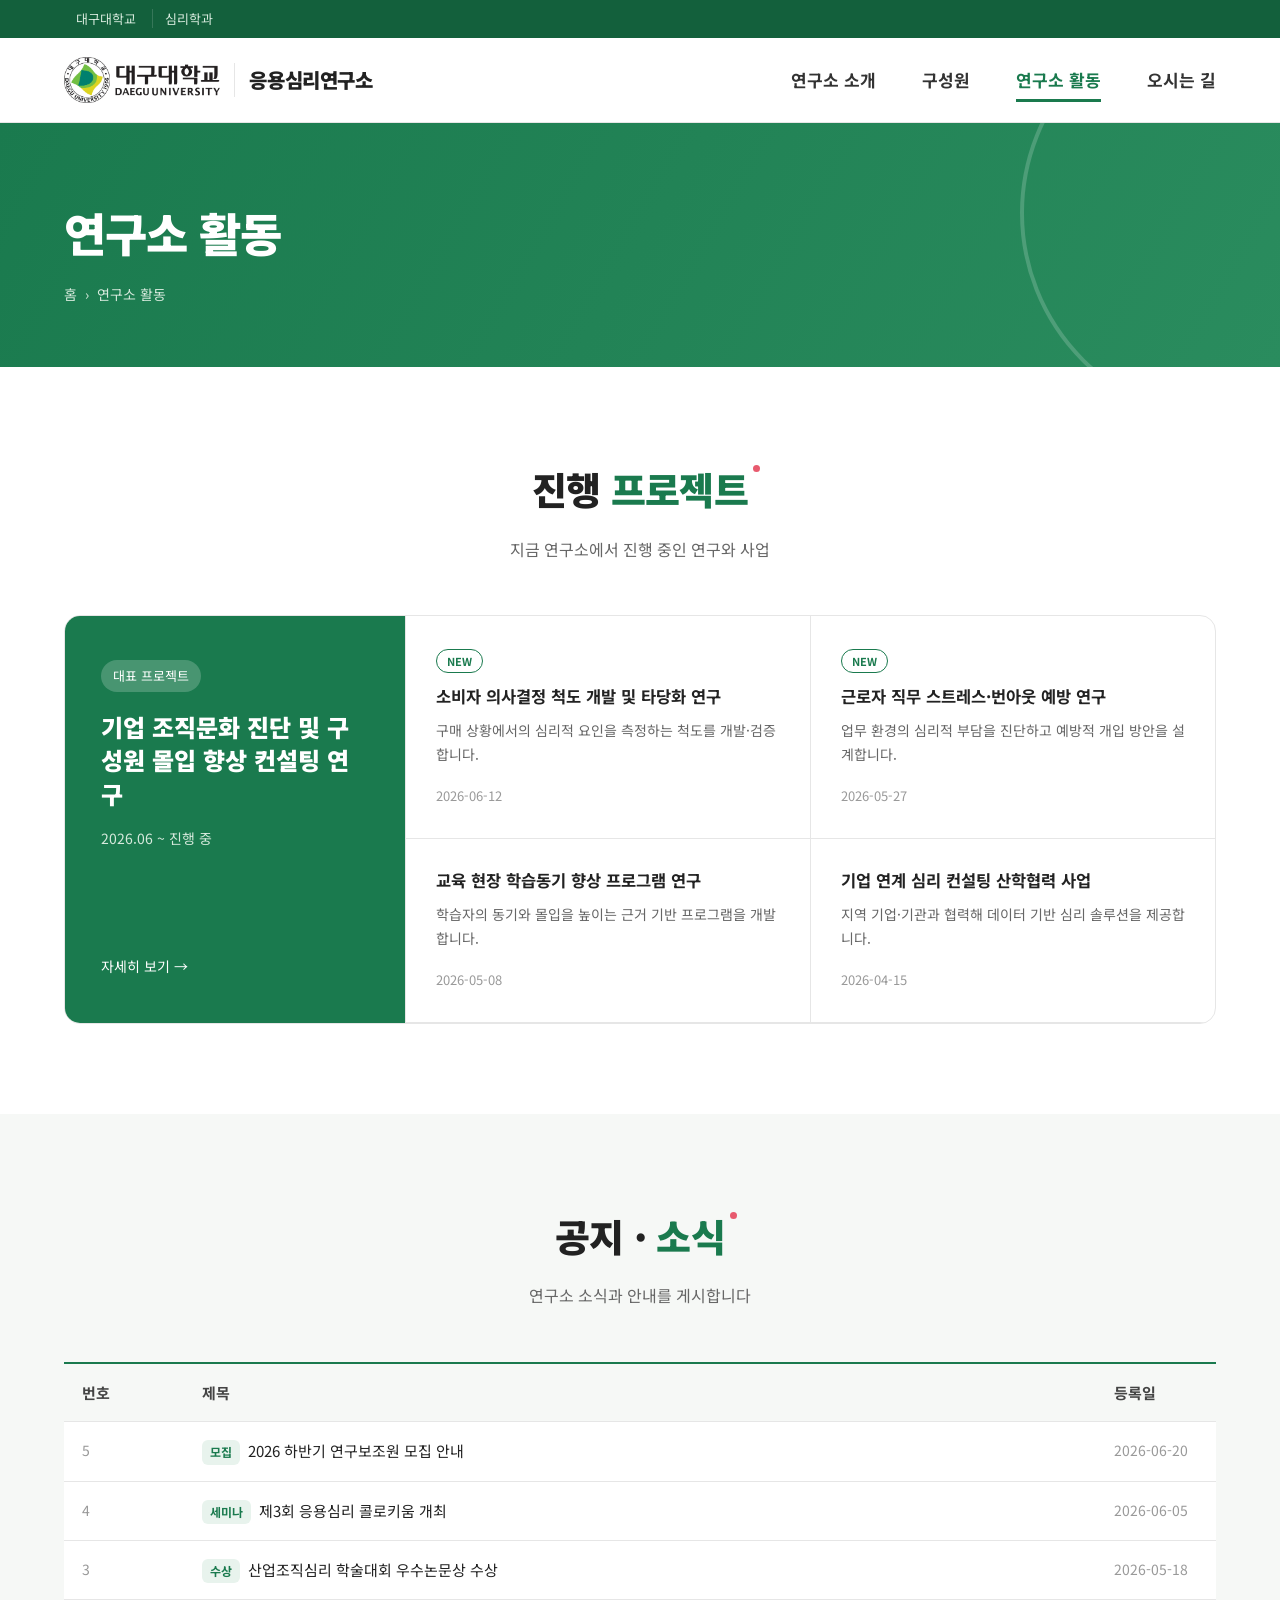
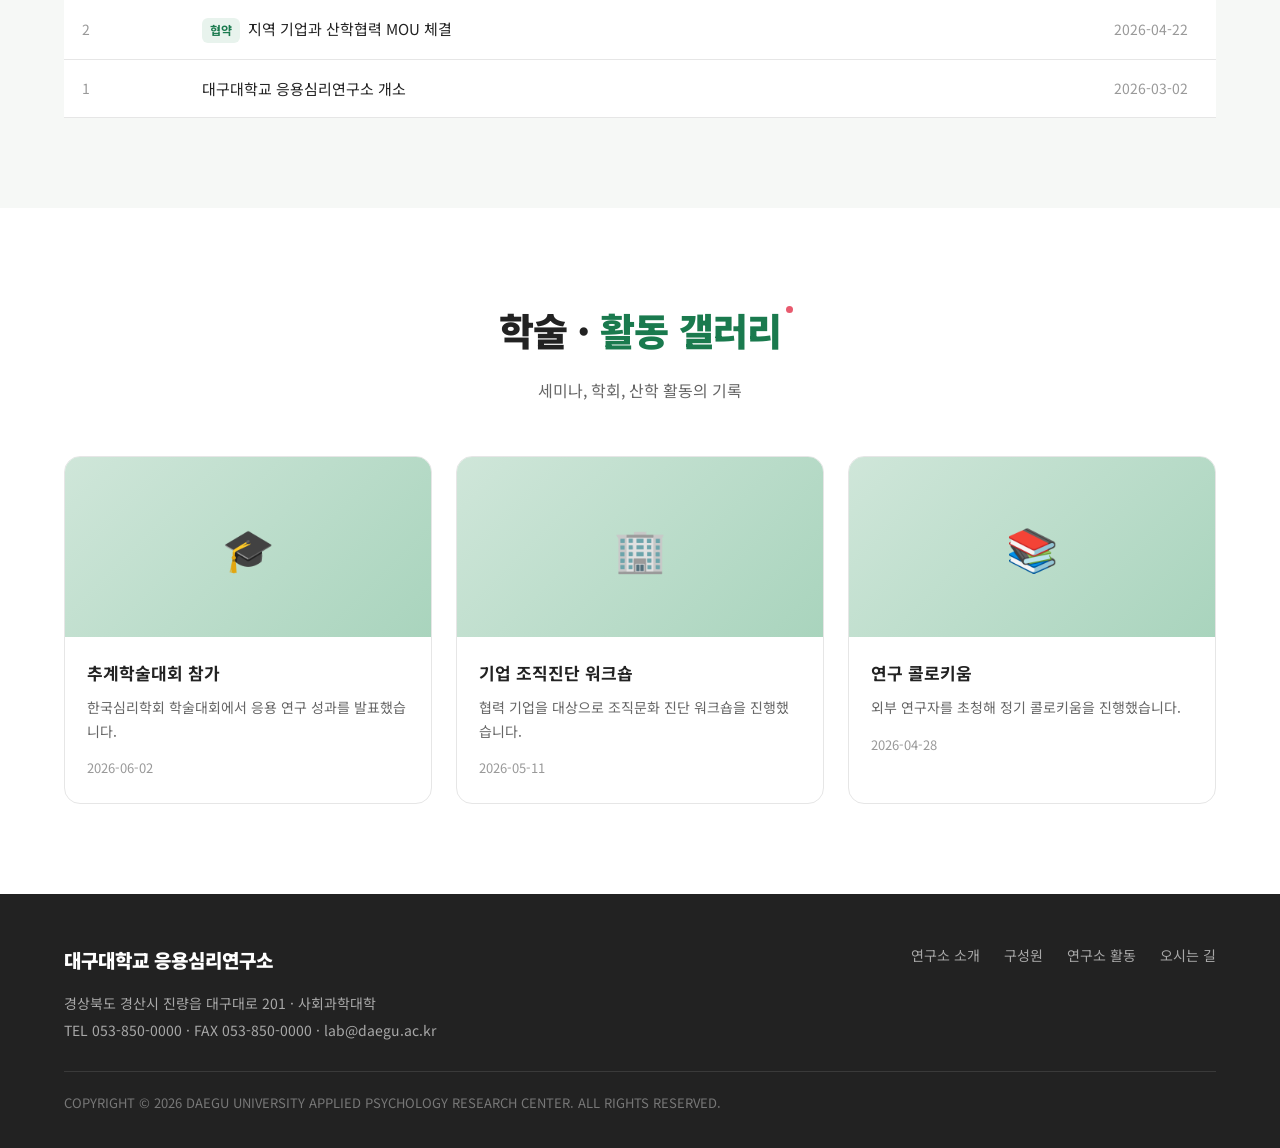
==== activities.html @ 26050677 "Add files via upload" ====
<!DOCTYPE html>
<html lang="ko">
<head>
<meta charset="UTF-8">
<meta name="viewport" content="width=device-width, initial-scale=1.0">
<title>대구대학교 응용심리연구소 | 연구소 활동</title>
<meta name="description" content="대구대학교 응용심리연구소의 연구 프로젝트, 산학협력, 학술활동, 소식.">
<link rel="preconnect" href="https://fonts.googleapis.com">
<link rel="preconnect" href="https://fonts.gstatic.com" crossorigin>
<link href="https://fonts.googleapis.com/css2?family=Black+Han+Sans&family=Noto+Sans+KR:wght@300;400;500;700;900&display=swap" rel="stylesheet">
<link rel="stylesheet" href="style.css">
</head>
<body>

<div class="utility">
  <div class="wrap">
    <div class="u-left">
      <a href="https://www.daegu.ac.kr" target="_blank">대구대학교</a>
      <a href="https://psychology.daegu.ac.kr" target="_blank">심리학과</a>
    </div>
    <div class="u-right"></div>
  </div>
</div>

<header>
  <div class="wrap header-inner">
    <a href="index.html" class="brand">
      <img class="emblem-img" src="symbol_6.jpg" alt="대구대학교 응용심리연구소 로고"
           onerror="this.style.display='none';this.nextElementSibling.style.display='flex'">
      <span class="emblem" style="display:none">DU</span>
      <span class="b-text"><strong>응용심리연구소</strong></span>
    </a>
    <nav class="gnb">
      <a href="index.html">연구소 소개</a>
      <a href="members.html">구성원</a>
      <a href="activities.html" class="active">연구소 활동</a>
      <a href="location.html">오시는 길</a>
    </nav>
    <button class="burger" onclick="document.querySelector('.gnb').style.display='flex';this.style.display='none'">☰</button>
  </div>
</header>

<section class="subhero">
  <div class="arc"></div>
  <div class="wrap">
    <h1>연구소 활동</h1>
    <p class="crumb"><a href="index.html">홈</a> &nbsp;›&nbsp; 연구소 활동</p>
  </div>
</section>

<!-- 대표 프로젝트 -->
<section class="block">
  <div class="wrap">
    <div class="sec-head"><h2>진행 <span class="g">프로젝트</span></h2><p>지금 연구소에서 진행 중인 연구와 사업</p></div>
    <div class="board">
      <div class="board-feat">
        <span class="tag">대표 프로젝트</span>
        <h3>기업 조직문화 진단 및 구성원 몰입 향상 컨설팅 연구</h3>
        <span class="date">2026.06 ~ 진행 중</span>
        <span class="more">자세히 보기 →</span>
      </div>
      <div class="board-list">
        <div class="board-item"><span class="new">NEW</span><h4>소비자 의사결정 척도 개발 및 타당화 연구</h4><p>구매 상황에서의 심리적 요인을 측정하는 척도를 개발·검증합니다.</p><span class="date">2026-06-12</span></div>
        <div class="board-item"><span class="new">NEW</span><h4>근로자 직무 스트레스·번아웃 예방 연구</h4><p>업무 환경의 심리적 부담을 진단하고 예방적 개입 방안을 설계합니다.</p><span class="date">2026-05-27</span></div>
        <div class="board-item"><h4>교육 현장 학습동기 향상 프로그램 연구</h4><p>학습자의 동기와 몰입을 높이는 근거 기반 프로그램을 개발합니다.</p><span class="date">2026-05-08</span></div>
        <div class="board-item"><h4>기업 연계 심리 컨설팅 산학협력 사업</h4><p>지역 기업·기관과 협력해 데이터 기반 심리 솔루션을 제공합니다.</p><span class="date">2026-04-15</span></div>
      </div>
    </div>
  </div>
</section>

<!-- 공지·소식 게시판형 -->
<section class="block alt">
  <div class="wrap">
    <div class="sec-head"><h2>공지 · <span class="g">소식</span></h2><p>연구소 소식과 안내를 게시합니다</p></div>
    <table class="notice-table">
      <thead>
        <tr><th class="num">번호</th><th>제목</th><th class="date">등록일</th></tr>
      </thead>
      <tbody>
        <tr><td class="num">5</td><td><span class="t-tag">모집</span>2026 하반기 연구보조원 모집 안내</td><td class="date">2026-06-20</td></tr>
        <tr><td class="num">4</td><td><span class="t-tag">세미나</span>제3회 응용심리 콜로키움 개최</td><td class="date">2026-06-05</td></tr>
        <tr><td class="num">3</td><td><span class="t-tag">수상</span>산업조직심리 학술대회 우수논문상 수상</td><td class="date">2026-05-18</td></tr>
        <tr><td class="num">2</td><td><span class="t-tag">협약</span>지역 기업과 산학협력 MOU 체결</td><td class="date">2026-04-22</td></tr>
        <tr><td class="num">1</td><td>대구대학교 응용심리연구소 개소</td><td class="date">2026-03-02</td></tr>
      </tbody>
    </table>
  </div>
</section>

<!-- 학술·활동 갤러리 -->
<section class="block">
  <div class="wrap">
    <div class="sec-head"><h2>학술 · <span class="g">활동 갤러리</span></h2><p>세미나, 학회, 산학 활동의 기록</p></div>
    <div class="gallery">
      <div class="gcard"><div class="gimg">🎓</div><div class="g-body"><h4>추계학술대회 참가</h4><p>한국심리학회 학술대회에서 응용 연구 성과를 발표했습니다.</p><span class="date">2026-06-02</span></div></div>
      <div class="gcard"><div class="gimg">🏢</div><div class="g-body"><h4>기업 조직진단 워크숍</h4><p>협력 기업을 대상으로 조직문화 진단 워크숍을 진행했습니다.</p><span class="date">2026-05-11</span></div></div>
      <div class="gcard"><div class="gimg">📚</div><div class="g-body"><h4>연구 콜로키움</h4><p>외부 연구자를 초청해 정기 콜로키움을 진행했습니다.</p><span class="date">2026-04-28</span></div></div>
    </div>
  </div>
</section>

<footer>
  <div class="wrap">
    <div class="foot-top">
      <div class="foot-info">
        <div class="foot-logo">대구대학교 응용심리연구소</div>
        <p>경상북도 경산시 진량읍 대구대로 201 · 사회과학대학<br>
           TEL 053-850-0000 · FAX 053-850-0000 · lab@daegu.ac.kr</p>
      </div>
      <div class="foot-links">
        <a href="index.html">연구소 소개</a>
        <a href="members.html">구성원</a>
        <a href="activities.html">연구소 활동</a>
        <a href="location.html">오시는 길</a>
      </div>
    </div>
    <p class="copy">COPYRIGHT © 2026 DAEGU UNIVERSITY APPLIED PSYCHOLOGY RESEARCH CENTER. ALL RIGHTS RESERVED.</p>
  </div>
</footer>

</body>
</html>
---- style.css ----
/* =========================================================
   대구대학교 응용심리연구소 — 공통 스타일시트
   색·폰트·여백을 여기서 한 번에 관리합니다.
   ========================================================= */

:root{
  --green:#1A7A4E;        /* 대구대 브랜드 그린 */
  --green-deep:#13603C;
  --green-soft:#E8F3ED;
  --coral:#E85A6E;        /* 포인트 코랄 */
  --ink:#222;
  --gray:#666;
  --gray-light:#999;
  --line:#E6E6E6;
  --bg:#FFFFFF;
  --soft:#F6F8F6;
}
*{box-sizing:border-box;margin:0;padding:0}
html{scroll-behavior:smooth}
body{font-family:'Noto Sans KR',sans-serif;color:var(--ink);line-height:1.7;background:var(--bg);-webkit-font-smoothing:antialiased}
a{color:inherit;text-decoration:none}
img{max-width:100%;display:block}
.wrap{max-width:1200px;margin:0 auto;padding:0 24px}

/* ===== 유틸 바 ===== */
.utility{background:var(--green-deep);color:#D7EADD;font-size:13px}
.utility .wrap{display:flex;justify-content:space-between;align-items:center;height:38px}
.utility a{color:#D7EADD;padding:0 12px;border-left:1px solid rgba(255,255,255,.15)}
.utility a:first-child{border-left:none}
.utility .u-left a:hover,.utility .u-right a:hover{color:#fff}
.utility .u-right a{display:inline-flex;align-items:center;gap:5px}

/* ===== 헤더 / 네비 ===== */
header{background:#fff;border-bottom:1px solid var(--line);position:sticky;top:0;z-index:60}
.header-inner{display:flex;align-items:center;justify-content:space-between;height:84px}
.brand{display:flex;align-items:center;gap:14px}
.brand .emblem-img{height:46px;width:auto;object-fit:contain}
.brand .b-text{padding-left:14px;border-left:1px solid var(--line)}
.brand .emblem{width:46px;height:46px;border-radius:50%;background:var(--green);
  display:flex;align-items:center;justify-content:center;color:#fff;font-weight:900;font-size:13px;
  border:3px solid #F2C94C}
.brand .b-text strong{font-size:20px;font-weight:900;letter-spacing:-.02em}
.brand .b-text span{display:block;font-size:11px;color:var(--gray-light);letter-spacing:.18em;font-weight:500}
nav.gnb{display:flex;gap:46px}
nav.gnb a{font-size:17px;font-weight:700;color:#333;position:relative;padding:6px 0}
nav.gnb a::after{content:"";position:absolute;left:0;bottom:-2px;width:0;height:3px;background:var(--green);transition:.25s}
nav.gnb a:hover{color:var(--green)}
nav.gnb a:hover::after{width:100%}
nav.gnb a.active{color:var(--green)}
nav.gnb a.active::after{width:100%}
.burger{display:none;border:none;background:none;font-size:26px;cursor:pointer}

/* ===== 홈 히어로 (index 전용) ===== */
.hero{position:relative;height:520px;overflow:hidden;
  background:linear-gradient(120deg,#1A7A4E 0%,#2A8C5E 45%,#7FB89A 100%)}
.hero .arc{position:absolute;left:-180px;top:50%;transform:translateY(-50%);
  width:680px;height:680px;border:5px solid var(--coral);border-radius:50%;
  border-right-color:transparent;border-top-color:transparent;opacity:.85}
.hero-content{position:relative;z-index:2;height:100%;display:flex;flex-direction:column;justify-content:center;align-items:center;text-align:center;color:#fff}
.hero .eyebrow{font-size:15px;letter-spacing:.25em;font-weight:700;color:#D7EADD;margin-bottom:14px}
.hero h1{font-family:'Black Han Sans',sans-serif;font-size:clamp(34px,5.5vw,60px);line-height:1.18;font-weight:400;letter-spacing:-.01em;text-shadow:0 2px 12px rgba(0,0,0,.18)}
.hero h1 .pt{color:#FFD9DF}
.hero p{margin-top:22px;font-size:clamp(15px,1.8vw,18px);color:#EAF4EE;font-weight:300;max-width:540px}

/* ===== 내부 페이지 서브 배너 ===== */
.subhero{background:linear-gradient(120deg,var(--green) 0%,#2A8C5E 100%);color:#fff;position:relative;overflow:hidden}
.subhero .arc{position:absolute;right:-160px;top:-120px;width:420px;height:420px;border:4px solid rgba(255,255,255,.18);border-radius:50%}
.subhero .wrap{position:relative;z-index:2;padding:70px 24px 60px}
.subhero h1{font-size:clamp(30px,4vw,46px);font-weight:900;letter-spacing:-.02em}
.subhero .crumb{margin-top:12px;font-size:14px;color:#D7EADD}
.subhero .crumb a:hover{color:#fff;text-decoration:underline}

/* ===== 퀵 링크 ===== */
.quick{background:var(--soft);border-bottom:1px solid var(--line)}
.quick .wrap{display:grid;grid-template-columns:repeat(4,1fr)}
.quick a{display:flex;flex-direction:column;align-items:center;gap:12px;padding:32px 10px;border-left:1px solid var(--line);transition:.2s}
.quick a:first-child{border-left:none}
.quick a:hover{background:#fff}
.quick .qi{width:60px;height:60px;border-radius:50%;border:2px solid var(--green);
  display:flex;align-items:center;justify-content:center;font-size:26px;color:var(--green);transition:.2s}
.quick a:hover .qi{background:var(--green);color:#fff}
.quick .ql{font-size:15px;font-weight:500;color:#444}

/* ===== 섹션 공통 ===== */
section.block{padding:90px 0}
section.block.alt{background:var(--soft)}
.sec-head{text-align:center;margin-bottom:52px}
.sec-head h2{font-size:clamp(26px,3.4vw,38px);font-weight:900;letter-spacing:-.02em}
.sec-head h2 .g{color:var(--green);position:relative}
.sec-head h2 .g::after{content:"";position:absolute;right:-12px;top:4px;width:7px;height:7px;border-radius:50%;background:var(--coral)}
.sec-head p{color:var(--gray);margin-top:14px;font-size:16px}

/* ===== 소개 ===== */
.intro-grid{display:grid;grid-template-columns:1.1fr 1fr;gap:60px;align-items:center}
.intro-text h3{font-size:26px;font-weight:900;line-height:1.4;margin-bottom:20px}
.intro-text h3 .c{color:var(--coral)}
.intro-text p{color:var(--gray);margin-bottom:16px;font-size:16px}
.intro-text .sign{margin-top:24px;font-size:15px;color:var(--ink)}
.intro-text .sign strong{font-weight:700}
.intro-visual{background:linear-gradient(135deg,var(--green) 0%,#36996A 100%);border-radius:20px;height:340px;
  display:flex;align-items:center;justify-content:center;color:#fff;text-align:center;position:relative;overflow:hidden}
.intro-visual .big{font-family:'Black Han Sans',sans-serif;font-size:120px;opacity:.22;position:absolute}
.intro-visual .label{position:relative;z-index:2}
.intro-visual .label .yr{font-family:'Black Han Sans',sans-serif;font-size:54px}
.intro-visual .label .sub{font-size:16px;letter-spacing:.1em;margin-top:6px}

/* 미션/연혁 카드 */
.mission-grid{display:grid;grid-template-columns:repeat(3,1fr);gap:24px;margin-top:8px}
.mission-card{background:#fff;border:1px solid var(--line);border-radius:16px;padding:34px 28px;text-align:center}
.mission-card .mi{font-size:38px;margin-bottom:14px}
.mission-card h3{font-size:19px;font-weight:700;margin-bottom:10px}
.mission-card p{font-size:14.5px;color:var(--gray)}

/* ===== 하는 일 / 활동 카드 ===== */
.work-grid{display:grid;grid-template-columns:repeat(4,1fr);gap:24px}
.work-card{background:#fff;border:1px solid var(--line);border-radius:16px;padding:34px 26px;transition:.25s}
.work-card:hover{border-color:var(--green);box-shadow:0 12px 30px rgba(26,122,78,.1);transform:translateY(-4px)}
.work-card .wn{font-family:'Black Han Sans',sans-serif;font-size:30px;color:#CFE6D9}
.work-card .wi{font-size:34px;margin:8px 0 16px}
.work-card h3{font-size:19px;font-weight:700;margin-bottom:10px}
.work-card p{font-size:14.5px;color:var(--gray)}

/* ===== 구성원 ===== */
.team-grid{display:grid;grid-template-columns:repeat(4,1fr);gap:24px}
.member{background:#fff;border:1px solid var(--line);border-radius:16px;overflow:hidden;text-align:center;transition:.25s}
.member:hover{box-shadow:0 12px 30px rgba(0,0,0,.07);transform:translateY(-4px)}
.member .photo{height:200px;background:linear-gradient(135deg,#E8F3ED,#CFE6D9);
  display:flex;align-items:center;justify-content:center;font-family:'Black Han Sans',sans-serif;font-size:64px;color:var(--green)}
.member .m-body{padding:22px}
.member h3{font-size:19px;font-weight:700}
.member .role{color:var(--green);font-size:14px;font-weight:500;margin:5px 0 12px}
.member p{font-size:14px;color:var(--gray)}

/* 구성원 상세 리스트(가로형) */
.member-row{display:flex;gap:26px;background:#fff;border:1px solid var(--line);border-radius:16px;padding:28px;margin-bottom:20px;align-items:center}
.member-row .ph{width:120px;height:120px;border-radius:14px;flex-shrink:0;background:linear-gradient(135deg,#E8F3ED,#CFE6D9);
  display:flex;align-items:center;justify-content:center;font-family:'Black Han Sans',sans-serif;font-size:46px;color:var(--green)}
.member-row .info h3{font-size:21px;font-weight:700}
.member-row .info .role{color:var(--green);font-weight:500;margin:4px 0 12px}
.member-row .info ul{list-style:none;font-size:14.5px;color:var(--gray)}
.member-row .info ul li{padding-left:16px;position:relative;margin-bottom:5px}
.member-row .info ul li::before{content:"·";position:absolute;left:4px;color:var(--green)}

/* ===== 보드형 (연구·활동) ===== */
.board{display:grid;grid-template-columns:340px 1fr;border:1px solid var(--line);border-radius:16px;overflow:hidden;background:#fff}
.board-feat{background:var(--green);color:#fff;padding:44px 36px;display:flex;flex-direction:column;justify-content:center}
.board-feat .tag{font-size:13px;background:rgba(255,255,255,.2);padding:5px 12px;border-radius:999px;align-self:flex-start;margin-bottom:18px}
.board-feat h3{font-size:24px;font-weight:900;line-height:1.4;margin-bottom:16px}
.board-feat .date{font-size:14px;color:#D7EADD}
.board-feat .more{margin-top:auto;padding-top:24px;font-size:14px;color:#fff}
.board-list{display:grid;grid-template-columns:1fr 1fr}
.board-item{padding:30px;border-left:1px solid var(--line);border-bottom:1px solid var(--line);transition:.2s}
.board-item:hover{background:var(--soft)}
.board-item .new{display:inline-block;border:1px solid var(--green);color:var(--green);font-size:11px;font-weight:700;border-radius:999px;padding:2px 10px;margin-bottom:12px}
.board-item h4{font-size:16.5px;font-weight:700;margin-bottom:10px;line-height:1.45}
.board-item p{font-size:14px;color:var(--gray);margin-bottom:14px;display:-webkit-box;-webkit-line-clamp:2;-webkit-box-orient:vertical;overflow:hidden}
.board-item .date{font-size:13px;color:var(--gray-light)}

/* 단순 게시판형 리스트(표) */
.notice-table{width:100%;border-top:2px solid var(--green);border-collapse:collapse;background:#fff}
.notice-table th,.notice-table td{padding:16px 18px;border-bottom:1px solid var(--line);font-size:15px;text-align:left}
.notice-table th{background:var(--soft);font-weight:700;color:#444}
.notice-table td.num,.notice-table td.date{color:var(--gray-light);font-size:14px;width:120px}
.notice-table tr:hover td{background:var(--soft)}
.notice-table .t-tag{display:inline-block;background:var(--green-soft);color:var(--green);font-size:12px;font-weight:700;border-radius:6px;padding:2px 8px;margin-right:8px}

/* 활동 갤러리 카드 */
.gallery{display:grid;grid-template-columns:repeat(3,1fr);gap:24px}
.gcard{background:#fff;border:1px solid var(--line);border-radius:16px;overflow:hidden;transition:.25s}
.gcard:hover{box-shadow:0 12px 30px rgba(0,0,0,.08);transform:translateY(-4px)}
.gcard .gimg{height:180px;background:linear-gradient(135deg,#CFE6D9,#A9D4BD);display:flex;align-items:center;justify-content:center;font-size:42px}
.gcard .g-body{padding:22px}
.gcard h4{font-size:17px;font-weight:700;margin-bottom:8px}
.gcard p{font-size:14px;color:var(--gray);margin-bottom:10px}
.gcard .date{font-size:13px;color:var(--gray-light)}

/* ===== 오시는 길 ===== */
.contact-grid{display:grid;grid-template-columns:1fr 1fr;gap:48px;align-items:stretch}
.contact-info{background:#fff;border:1px solid var(--line);border-radius:16px;padding:40px}
.contact-info .row{display:flex;gap:16px;padding:20px 0;border-bottom:1px solid var(--line)}
.contact-info .row:last-child{border-bottom:none}
.contact-info .ci{width:44px;height:44px;border-radius:50%;background:var(--green-soft);color:var(--green);
  display:flex;align-items:center;justify-content:center;font-size:20px;flex-shrink:0}
.contact-info h4{font-size:16px;margin-bottom:3px}
.contact-info p{font-size:15px;color:var(--gray)}
.map{background:#fff;border:1px solid var(--line);border-radius:16px;
  display:flex;align-items:center;justify-content:center;color:var(--gray-light);
  background:repeating-linear-gradient(45deg,#fafafa,#fafafa 12px,#f3f3f3 12px,#f3f3f3 24px);min-height:360px;text-align:center}

/* 본문 텍스트 블록(내용 추가용) */
.prose{max-width:860px;margin:0 auto}
.prose h3{font-size:22px;font-weight:900;margin:36px 0 14px;padding-left:14px;border-left:4px solid var(--green)}
.prose p{color:#444;margin-bottom:16px;font-size:16px}
.prose ul{margin:0 0 16px 20px;color:#444}
.prose ul li{margin-bottom:8px}

/* ===== 푸터 ===== */
footer{background:#222;color:#A8A8A8;padding:50px 0 34px}
.foot-top{display:flex;justify-content:space-between;flex-wrap:wrap;gap:30px;align-items:flex-start}
.foot-logo{color:#fff;font-size:19px;font-weight:900;margin-bottom:14px}
.foot-info p{font-size:14px;line-height:1.9}
.foot-links{display:flex;gap:24px;font-size:14px}
.foot-links a:hover{color:#fff}
.copy{margin-top:28px;padding-top:20px;border-top:1px solid #3a3a3a;font-size:13px;color:#777}

/* ===== 반응형 ===== */
@media(max-width:980px){
  nav.gnb,.utility .u-left{display:none}
  .burger{display:block}
  .quick .wrap{grid-template-columns:repeat(2,1fr)}
  .intro-grid,.contact-grid{grid-template-columns:1fr;gap:36px}
  .work-grid,.team-grid,.gallery,.mission-grid{grid-template-columns:repeat(2,1fr)}
  .board{grid-template-columns:1fr}
  .board-list{grid-template-columns:1fr}
  .hero-content{align-items:center;text-align:center}
  .hero p{margin-left:auto;margin-right:auto}
  section.block{padding:60px 0}
  .member-row{flex-direction:column;text-align:center}
  .member-row .info ul{text-align:left;display:inline-block}
}
@media(max-width:560px){
  .work-grid,.team-grid,.gallery,.mission-grid{grid-template-columns:1fr}
  .notice-table td.num{display:none}
  .notice-table th.num{display:none}
}
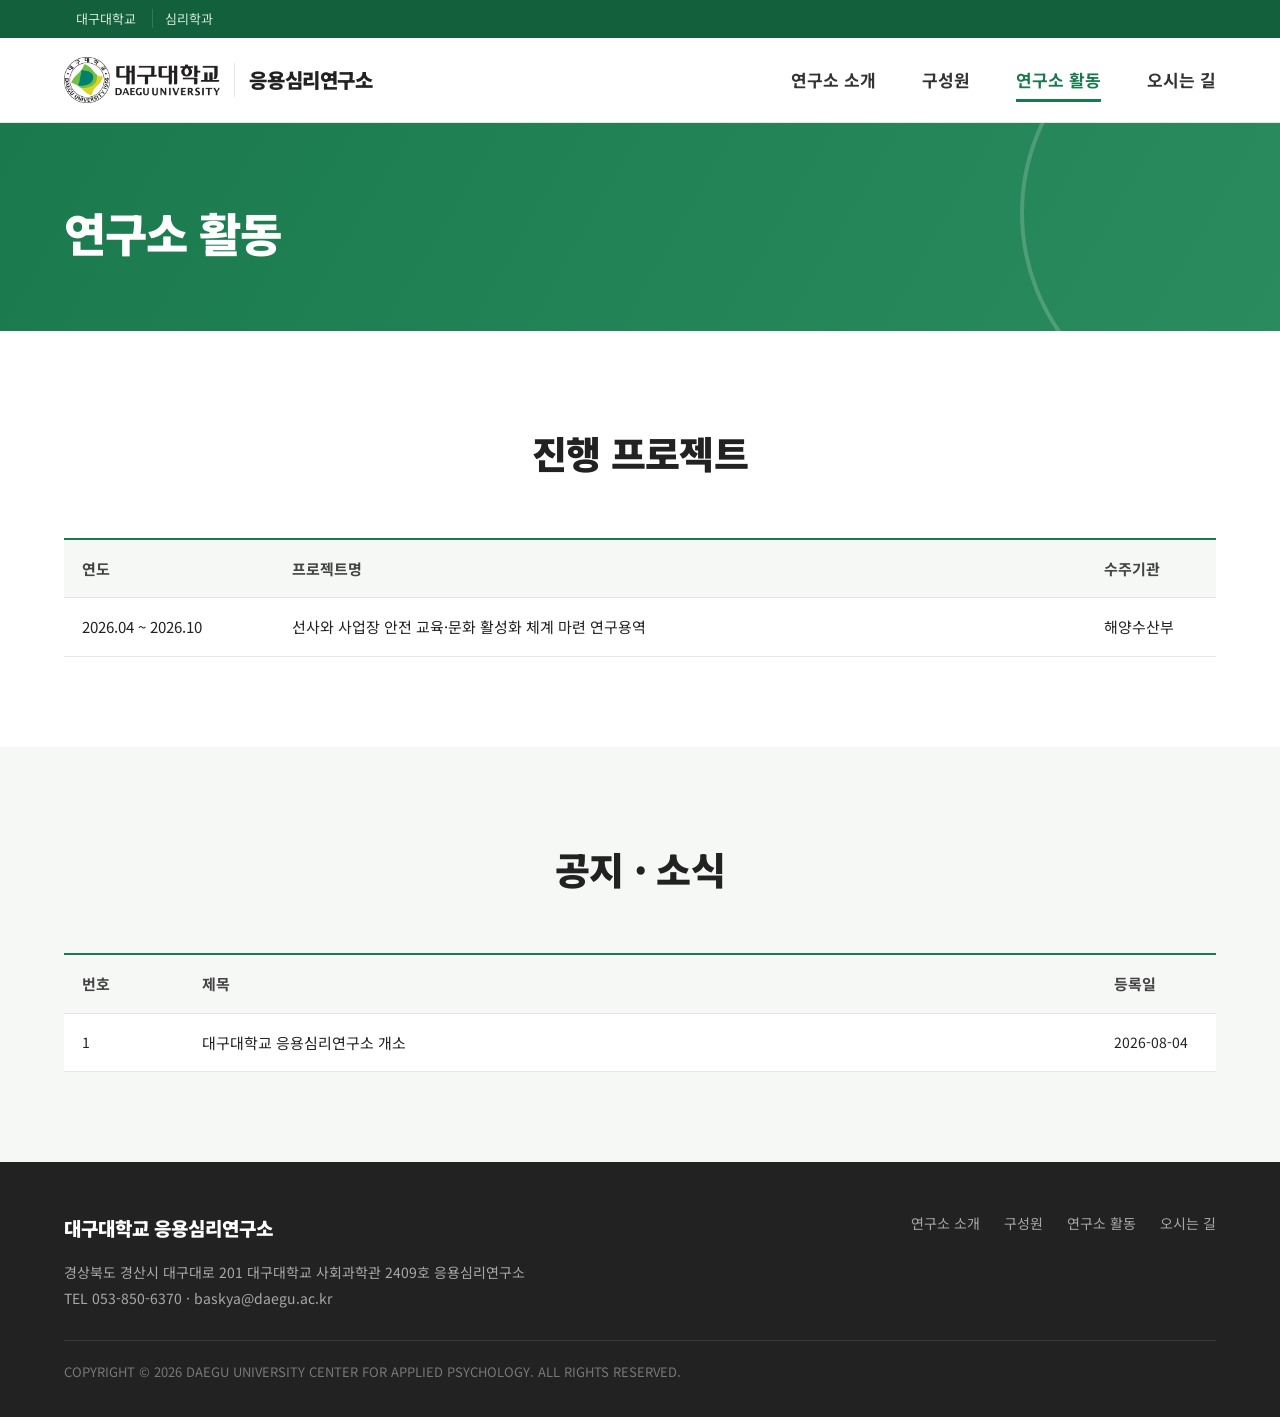
==== commit d630994d: "Add files via upload" ====
--- a/activities.html
+++ b/activities.html
@@ -12,112 +12,88 @@
 </head>
 <body>
 
-<div class="utility">
-  <div class="wrap">
-    <div class="u-left">
-      <a href="https://www.daegu.ac.kr" target="_blank">대구대학교</a>
-      <a href="https://psychology.daegu.ac.kr" target="_blank">심리학과</a>
-    </div>
-    <div class="u-right"></div>
-  </div>
-</div>
-
-<header>
-  <div class="wrap header-inner">
-    <a href="index.html" class="brand">
-      <img class="emblem-img" src="symbol_6.jpg" alt="대구대학교 응용심리연구소 로고"
-           onerror="this.style.display='none';this.nextElementSibling.style.display='flex'">
-      <span class="emblem" style="display:none">DU</span>
-      <span class="b-text"><strong>응용심리연구소</strong></span>
-    </a>
-    <nav class="gnb">
-      <a href="index.html">연구소 소개</a>
-      <a href="members.html">구성원</a>
-      <a href="activities.html" class="active">연구소 활동</a>
-      <a href="location.html">오시는 길</a>
-    </nav>
-    <button class="burger" onclick="document.querySelector('.gnb').style.display='flex';this.style.display='none'">☰</button>
-  </div>
-</header>
+<div id="site-header"></div>
 
 <section class="subhero">
   <div class="arc"></div>
   <div class="wrap">
     <h1>연구소 활동</h1>
-    <p class="crumb"><a href="index.html">홈</a> &nbsp;›&nbsp; 연구소 활동</p>
   </div>
 </section>
 
-<!-- 대표 프로젝트 -->
+<!-- 진행 프로젝트 -->
 <section class="block">
   <div class="wrap">
-    <div class="sec-head"><h2>진행 <span class="g">프로젝트</span></h2><p>지금 연구소에서 진행 중인 연구와 사업</p></div>
-    <div class="board">
-      <div class="board-feat">
-        <span class="tag">대표 프로젝트</span>
-        <h3>기업 조직문화 진단 및 구성원 몰입 향상 컨설팅 연구</h3>
-        <span class="date">2026.06 ~ 진행 중</span>
-        <span class="more">자세히 보기 →</span>
-      </div>
-      <div class="board-list">
-        <div class="board-item"><span class="new">NEW</span><h4>소비자 의사결정 척도 개발 및 타당화 연구</h4><p>구매 상황에서의 심리적 요인을 측정하는 척도를 개발·검증합니다.</p><span class="date">2026-06-12</span></div>
-        <div class="board-item"><span class="new">NEW</span><h4>근로자 직무 스트레스·번아웃 예방 연구</h4><p>업무 환경의 심리적 부담을 진단하고 예방적 개입 방안을 설계합니다.</p><span class="date">2026-05-27</span></div>
-        <div class="board-item"><h4>교육 현장 학습동기 향상 프로그램 연구</h4><p>학습자의 동기와 몰입을 높이는 근거 기반 프로그램을 개발합니다.</p><span class="date">2026-05-08</span></div>
-        <div class="board-item"><h4>기업 연계 심리 컨설팅 산학협력 사업</h4><p>지역 기업·기관과 협력해 데이터 기반 심리 솔루션을 제공합니다.</p><span class="date">2026-04-15</span></div>
-      </div>
-    </div>
+    <div class="sec-head"><h2>진행 프로젝트</h2></div>
+    <table class="notice-table">
+      <thead>
+        <tr><th style="width:210px;white-space:nowrap">연도</th><th>프로젝트명</th><th style="width:130px">수주기관</th></tr>
+      </thead>
+      <tbody>
+        <tr>
+          <td style="white-space:nowrap">2026.04 ~ 2026.10</td>
+          <td>선사와 사업장 안전 교육·문화 활성화 체계 마련 연구용역</td>
+          <td>해양수산부</td>
+        </tr>
+        <!-- 프로젝트를 추가하려면 위 <tr> ... </tr> 한 줄을 복사해 아래에 붙여넣으세요. -->
+      </tbody>
+    </table>
   </div>
 </section>
 
 <!-- 공지·소식 게시판형 -->
 <section class="block alt">
   <div class="wrap">
-    <div class="sec-head"><h2>공지 · <span class="g">소식</span></h2><p>연구소 소식과 안내를 게시합니다</p></div>
+    <div class="sec-head"><h2>공지 · 소식</h2></div>
     <table class="notice-table">
       <thead>
         <tr><th class="num">번호</th><th>제목</th><th class="date">등록일</th></tr>
       </thead>
-      <tbody>
-        <tr><td class="num">5</td><td><span class="t-tag">모집</span>2026 하반기 연구보조원 모집 안내</td><td class="date">2026-06-20</td></tr>
-        <tr><td class="num">4</td><td><span class="t-tag">세미나</span>제3회 응용심리 콜로키움 개최</td><td class="date">2026-06-05</td></tr>
-        <tr><td class="num">3</td><td><span class="t-tag">수상</span>산업조직심리 학술대회 우수논문상 수상</td><td class="date">2026-05-18</td></tr>
-        <tr><td class="num">2</td><td><span class="t-tag">협약</span>지역 기업과 산학협력 MOU 체결</td><td class="date">2026-04-22</td></tr>
-        <tr><td class="num">1</td><td>대구대학교 응용심리연구소 개소</td><td class="date">2026-03-02</td></tr>
-      </tbody>
+      <!-- 아래 목록은 notices.js 파일 내용으로 자동으로 채워집니다. 여기는 수정하지 마세요. -->
+      <tbody id="notice-body"></tbody>
     </table>
   </div>
 </section>
 
-<!-- 학술·활동 갤러리 -->
+<!-- 학술·활동 갤러리 (필요하면 아래 주석을 풀어 사용하세요)
 <section class="block">
   <div class="wrap">
     <div class="sec-head"><h2>학술 · <span class="g">활동 갤러리</span></h2><p>세미나, 학회, 산학 활동의 기록</p></div>
     <div class="gallery">
-      <div class="gcard"><div class="gimg">🎓</div><div class="g-body"><h4>추계학술대회 참가</h4><p>한국심리학회 학술대회에서 응용 연구 성과를 발표했습니다.</p><span class="date">2026-06-02</span></div></div>
-      <div class="gcard"><div class="gimg">🏢</div><div class="g-body"><h4>기업 조직진단 워크숍</h4><p>협력 기업을 대상으로 조직문화 진단 워크숍을 진행했습니다.</p><span class="date">2026-05-11</span></div></div>
-      <div class="gcard"><div class="gimg">📚</div><div class="g-body"><h4>연구 콜로키움</h4><p>외부 연구자를 초청해 정기 콜로키움을 진행했습니다.</p><span class="date">2026-04-28</span></div></div>
+      <div class="gcard"><div class="gimg">🎓</div><div class="g-body"><h4>학술대회 참가</h4><p>한국심리학회 학술대회에서 응용 연구 성과를 발표했습니다.</p><span class="date">2026-06-02</span></div></div>
+      <div class="gcard"><div class="gimg">🏭</div><div class="g-body"><h4>산업 현장 안전 진단</h4><p>협력 기업 현장에서 안전 문화 진단과 컨설팅을 수행했습니다.</p><span class="date">2026-05-11</span></div></div>
+      <div class="gcard"><div class="gimg">🤖</div><div class="g-body"><h4>인간-AI 협업 콜로키움</h4><p>외부 연구자를 초청해 자동화 신뢰를 주제로 콜로키움을 진행했습니다.</p><span class="date">2026-04-28</span></div></div>
     </div>
   </div>
 </section>
+-->
 
-<footer>
-  <div class="wrap">
-    <div class="foot-top">
-      <div class="foot-info">
-        <div class="foot-logo">대구대학교 응용심리연구소</div>
-        <p>경상북도 경산시 진량읍 대구대로 201 · 사회과학대학<br>
-           TEL 053-850-0000 · FAX 053-850-0000 · lab@daegu.ac.kr</p>
-      </div>
-      <div class="foot-links">
-        <a href="index.html">연구소 소개</a>
-        <a href="members.html">구성원</a>
-        <a href="activities.html">연구소 활동</a>
-        <a href="location.html">오시는 길</a>
-      </div>
-    </div>
-    <p class="copy">COPYRIGHT © 2026 DAEGU UNIVERSITY APPLIED PSYCHOLOGY RESEARCH CENTER. ALL RIGHTS RESERVED.</p>
-  </div>
-</footer>
+<div id="site-footer"></div>
 
+<!-- 공지사항 자동 렌더링 (내용은 notices.js 에서 관리) -->
+<script src="notices.js"></script>
+<script>
+(function(){
+  var body = document.getElementById('notice-body');
+  if(!body || typeof NOTICES === 'undefined') return;
+  var esc = function(s){ return String(s).replace(/[&<>"]/g, function(c){
+    return {'&':'&amp;','<':'&lt;','>':'&gt;','"':'&quot;'}[c]; }); };
+  // 원래 순서(입력 순)를 번호로 고정하고, 화면은 날짜 최신순으로 정렬
+  var items = NOTICES.map(function(n, i){ return { n:n, id:i, no:i+1 }; });
+  items.sort(function(a, b){
+    if(a.n.date !== b.n.date) return a.n.date < b.n.date ? 1 : -1;
+    return b.no - a.no;
+  });
+  body.innerHTML = items.map(function(it){
+    var n = it.n;
+    var tag = n.tag ? '<span class="t-tag">'+esc(n.tag)+'</span>' : '';
+    var title = '<a href="notice.html?id='+it.id+'">'+esc(n.title || '')+'</a>';
+    return '<tr><td class="num">'+it.no+'</td><td>'+tag+title+
+           '</td><td class="date">'+esc(n.date||'')+'</td></tr>';
+  }).join('');
+})();
+</script>
+
+<script src="layout.js"></script>
 </body>
 </html>
--- a/style.css
+++ b/style.css
@@ -31,6 +31,8 @@
 .utility .u-right a{display:inline-flex;align-items:center;gap:5px}
 
 /* ===== 헤더 / 네비 ===== */
+/* 공통 레이아웃 래퍼가 헤더 고정(sticky)을 방해하지 않도록 처리 */
+#site-header{display:contents}
 header{background:#fff;border-bottom:1px solid var(--line);position:sticky;top:0;z-index:60}
 .header-inner{display:flex;align-items:center;justify-content:space-between;height:84px}
 .brand{display:flex;align-items:center;gap:14px}
@@ -53,6 +55,8 @@
 /* ===== 홈 히어로 (index 전용) ===== */
 .hero{position:relative;height:520px;overflow:hidden;
   background:linear-gradient(120deg,#1A7A4E 0%,#2A8C5E 45%,#7FB89A 100%)}
+/* 메인 이미지 배너 (기존 초록 배너와 동일한 높이 520px에 맞춰 채움) */
+.hero-img{background-size:cover;background-position:center;background-repeat:no-repeat}
 .hero .arc{position:absolute;left:-180px;top:50%;transform:translateY(-50%);
   width:680px;height:680px;border:5px solid var(--coral);border-radius:50%;
   border-right-color:transparent;border-top-color:transparent;opacity:.85}
@@ -86,18 +90,18 @@
 section.block.alt{background:var(--soft)}
 .sec-head{text-align:center;margin-bottom:52px}
 .sec-head h2{font-size:clamp(26px,3.4vw,38px);font-weight:900;letter-spacing:-.02em}
-.sec-head h2 .g{color:var(--green);position:relative}
-.sec-head h2 .g::after{content:"";position:absolute;right:-12px;top:4px;width:7px;height:7px;border-radius:50%;background:var(--coral)}
+.sec-head h2 .g{color:var(--ink)}
 .sec-head p{color:var(--gray);margin-top:14px;font-size:16px}
 
 /* ===== 소개 ===== */
 .intro-grid{display:grid;grid-template-columns:1.1fr 1fr;gap:60px;align-items:center}
 .intro-text h3{font-size:26px;font-weight:900;line-height:1.4;margin-bottom:20px}
 .intro-text h3 .c{color:var(--coral)}
-.intro-text p{color:var(--gray);margin-bottom:16px;font-size:16px}
+.intro-text p{color:var(--gray);margin-bottom:16px;font-size:16px;text-align:justify}
+.intro-text p.sign{text-align:left}
 .intro-text .sign{margin-top:24px;font-size:15px;color:var(--ink)}
 .intro-text .sign strong{font-weight:700}
-.intro-visual{background:linear-gradient(135deg,var(--green) 0%,#36996A 100%);border-radius:20px;height:340px;
+.intro-visual{background:linear-gradient(135deg,var(--green) 0%,#36996A 100%);border-radius:20px;height:auto;
   display:flex;align-items:center;justify-content:center;color:#fff;text-align:center;position:relative;overflow:hidden}
 .intro-visual .big{font-family:'Black Han Sans',sans-serif;font-size:120px;opacity:.22;position:absolute}
 .intro-visual .label{position:relative;z-index:2}
@@ -106,7 +110,7 @@
 
 /* 미션/연혁 카드 */
 .mission-grid{display:grid;grid-template-columns:repeat(3,1fr);gap:24px;margin-top:8px}
-.mission-card{background:#fff;border:1px solid var(--line);border-radius:16px;padding:34px 28px;text-align:center}
+.mission-card{background:#fff;border:1px solid var(--ink);border-radius:16px;padding:34px 28px;text-align:center}
 .mission-card .mi{font-size:38px;margin-bottom:14px}
 .mission-card h3{font-size:19px;font-weight:700;margin-bottom:10px}
 .mission-card p{font-size:14.5px;color:var(--gray)}
@@ -122,21 +126,22 @@
 
 /* ===== 구성원 ===== */
 .team-grid{display:grid;grid-template-columns:repeat(4,1fr);gap:24px}
-.member{background:#fff;border:1px solid var(--line);border-radius:16px;overflow:hidden;text-align:center;transition:.25s}
-.member:hover{box-shadow:0 12px 30px rgba(0,0,0,.07);transform:translateY(-4px)}
-.member .photo{height:200px;background:linear-gradient(135deg,#E8F3ED,#CFE6D9);
-  display:flex;align-items:center;justify-content:center;font-family:'Black Han Sans',sans-serif;font-size:64px;color:var(--green)}
-.member .m-body{padding:22px}
+.member{background:#fff;border:1px solid var(--ink);border-radius:16px;text-align:center;transition:.25s;padding:26px 18px 24px}
+.member .photo{width:135px;height:170px;margin:0 auto 18px;border-radius:12px;overflow:hidden;background:linear-gradient(135deg,#E8F3ED,#CFE6D9);
+  display:flex;align-items:center;justify-content:center;font-family:'Black Han Sans',sans-serif;font-size:50px;color:var(--green)}
+.member .photo img{width:100%;height:100%;object-fit:cover;object-position:center top}
+.member .m-body{padding:0}
 .member h3{font-size:19px;font-weight:700}
-.member .role{color:var(--green);font-size:14px;font-weight:500;margin:5px 0 12px}
+.member .role{color:var(--ink);font-size:14px;font-weight:500;margin:5px 0 12px}
 .member p{font-size:14px;color:var(--gray)}
 
 /* 구성원 상세 리스트(가로형) */
-.member-row{display:flex;gap:26px;background:#fff;border:1px solid var(--line);border-radius:16px;padding:28px;margin-bottom:20px;align-items:center}
-.member-row .ph{width:120px;height:120px;border-radius:14px;flex-shrink:0;background:linear-gradient(135deg,#E8F3ED,#CFE6D9);
+.member-row{display:flex;gap:26px;background:#fff;border:1px solid var(--ink);border-radius:16px;padding:28px;margin-bottom:20px;align-items:center}
+.member-row .ph{width:135px;height:170px;border-radius:12px;flex-shrink:0;background:#fff;border:1px solid var(--line);overflow:hidden;
   display:flex;align-items:center;justify-content:center;font-family:'Black Han Sans',sans-serif;font-size:46px;color:var(--green)}
+.member-row .ph img{width:100%;height:100%;object-fit:cover;object-position:center top;border-radius:12px}
 .member-row .info h3{font-size:21px;font-weight:700}
-.member-row .info .role{color:var(--green);font-weight:500;margin:4px 0 12px}
+.member-row .info .role{color:var(--ink);font-weight:500;margin:4px 0 12px}
 .member-row .info ul{list-style:none;font-size:14.5px;color:var(--gray)}
 .member-row .info ul li{padding-left:16px;position:relative;margin-bottom:5px}
 .member-row .info ul li::before{content:"·";position:absolute;left:4px;color:var(--green)}
@@ -160,7 +165,7 @@
 .notice-table{width:100%;border-top:2px solid var(--green);border-collapse:collapse;background:#fff}
 .notice-table th,.notice-table td{padding:16px 18px;border-bottom:1px solid var(--line);font-size:15px;text-align:left}
 .notice-table th{background:var(--soft);font-weight:700;color:#444}
-.notice-table td.num,.notice-table td.date{color:var(--gray-light);font-size:14px;width:120px}
+.notice-table td.num,.notice-table td.date{color:var(--ink);font-size:14px;width:120px}
 .notice-table tr:hover td{background:var(--soft)}
 .notice-table .t-tag{display:inline-block;background:var(--green-soft);color:var(--green);font-size:12px;font-weight:700;border-radius:6px;padding:2px 8px;margin-right:8px}
 
@@ -186,6 +191,21 @@
 .map{background:#fff;border:1px solid var(--line);border-radius:16px;
   display:flex;align-items:center;justify-content:center;color:var(--gray-light);
   background:repeating-linear-gradient(45deg,#fafafa,#fafafa 12px,#f3f3f3 12px,#f3f3f3 24px);min-height:360px;text-align:center}
+
+/* ===== 공지 상세 보기 ===== */
+.notice-view{max-width:860px;margin:0 auto}
+.notice-view .nv-head{border-bottom:2px solid var(--green);padding-bottom:22px;margin-bottom:8px}
+.notice-view .nv-tag{display:inline-block;background:var(--green-soft);color:var(--green);font-size:13px;font-weight:700;border-radius:6px;padding:3px 10px;margin-bottom:12px}
+.notice-view h1{font-size:clamp(22px,3vw,30px);font-weight:900;letter-spacing:-.02em;line-height:1.4}
+.notice-view .nv-date{margin-top:12px;color:var(--gray-light);font-size:14px}
+.notice-view .nv-body{padding:34px 0;font-size:16px;color:#444;min-height:120px}
+.notice-view .nv-body p{margin-bottom:16px}
+.notice-view .nv-file{margin:0 0 30px;padding:16px 18px;background:var(--soft);border:1px solid var(--line);border-radius:12px;font-size:15px}
+.notice-view .nv-file a{color:var(--green);font-weight:700}
+.notice-view .nv-nav{display:flex;justify-content:space-between;border-top:1px solid var(--line);padding-top:24px}
+.notice-view .nv-nav a{font-size:15px;font-weight:700;color:var(--green)}
+.notice-view .nv-nav a:hover{text-decoration:underline}
+.notice-view .nv-nav .disabled{color:var(--line);pointer-events:none}
 
 /* 본문 텍스트 블록(내용 추가용) */
 .prose{max-width:860px;margin:0 auto}
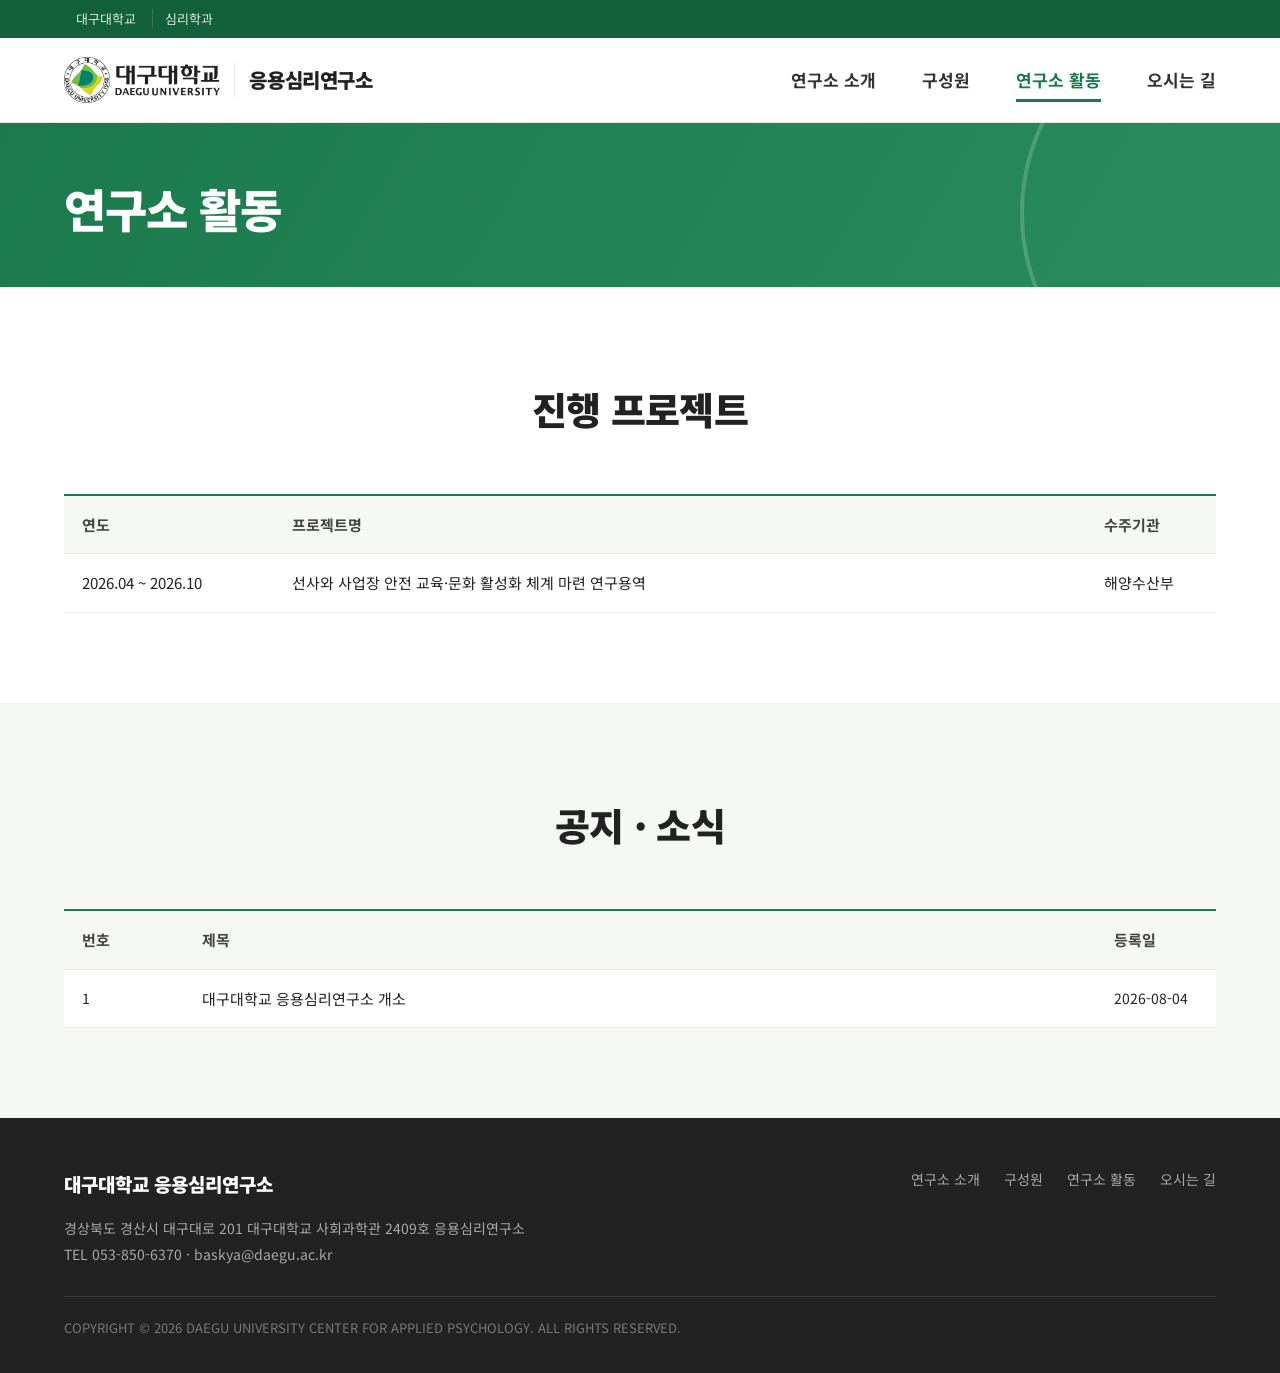
==== commit 33e41c72: "Add files via upload" ====
--- a/activities.html
+++ b/activities.html
@@ -25,15 +25,15 @@
 <section class="block">
   <div class="wrap">
     <div class="sec-head"><h2>진행 프로젝트</h2></div>
-    <table class="notice-table">
+    <table class="notice-table proj-table">
       <thead>
         <tr><th style="width:210px;white-space:nowrap">연도</th><th>프로젝트명</th><th style="width:130px">수주기관</th></tr>
       </thead>
       <tbody>
         <tr>
-          <td style="white-space:nowrap">2026.04 ~ 2026.10</td>
-          <td>선사와 사업장 안전 교육·문화 활성화 체계 마련 연구용역</td>
-          <td>해양수산부</td>
+          <td data-label="연도" style="white-space:nowrap">2026.04 ~ 2026.10</td>
+          <td data-label="프로젝트명">선사와 사업장 안전 교육·문화 활성화 체계 마련 연구용역</td>
+          <td data-label="수주기관">해양수산부</td>
         </tr>
         <!-- 프로젝트를 추가하려면 위 <tr> ... </tr> 한 줄을 복사해 아래에 붙여넣으세요. -->
       </tbody>
--- a/style.css
+++ b/style.css
@@ -69,7 +69,7 @@
 /* ===== 내부 페이지 서브 배너 ===== */
 .subhero{background:linear-gradient(120deg,var(--green) 0%,#2A8C5E 100%);color:#fff;position:relative;overflow:hidden}
 .subhero .arc{position:absolute;right:-160px;top:-120px;width:420px;height:420px;border:4px solid rgba(255,255,255,.18);border-radius:50%}
-.subhero .wrap{position:relative;z-index:2;padding:70px 24px 60px}
+.subhero .wrap{position:relative;z-index:2;padding:46px 24px 40px}
 .subhero h1{font-size:clamp(30px,4vw,46px);font-weight:900;letter-spacing:-.02em}
 .subhero .crumb{margin-top:12px;font-size:14px;color:#D7EADD}
 .subhero .crumb a:hover{color:#fff;text-decoration:underline}
